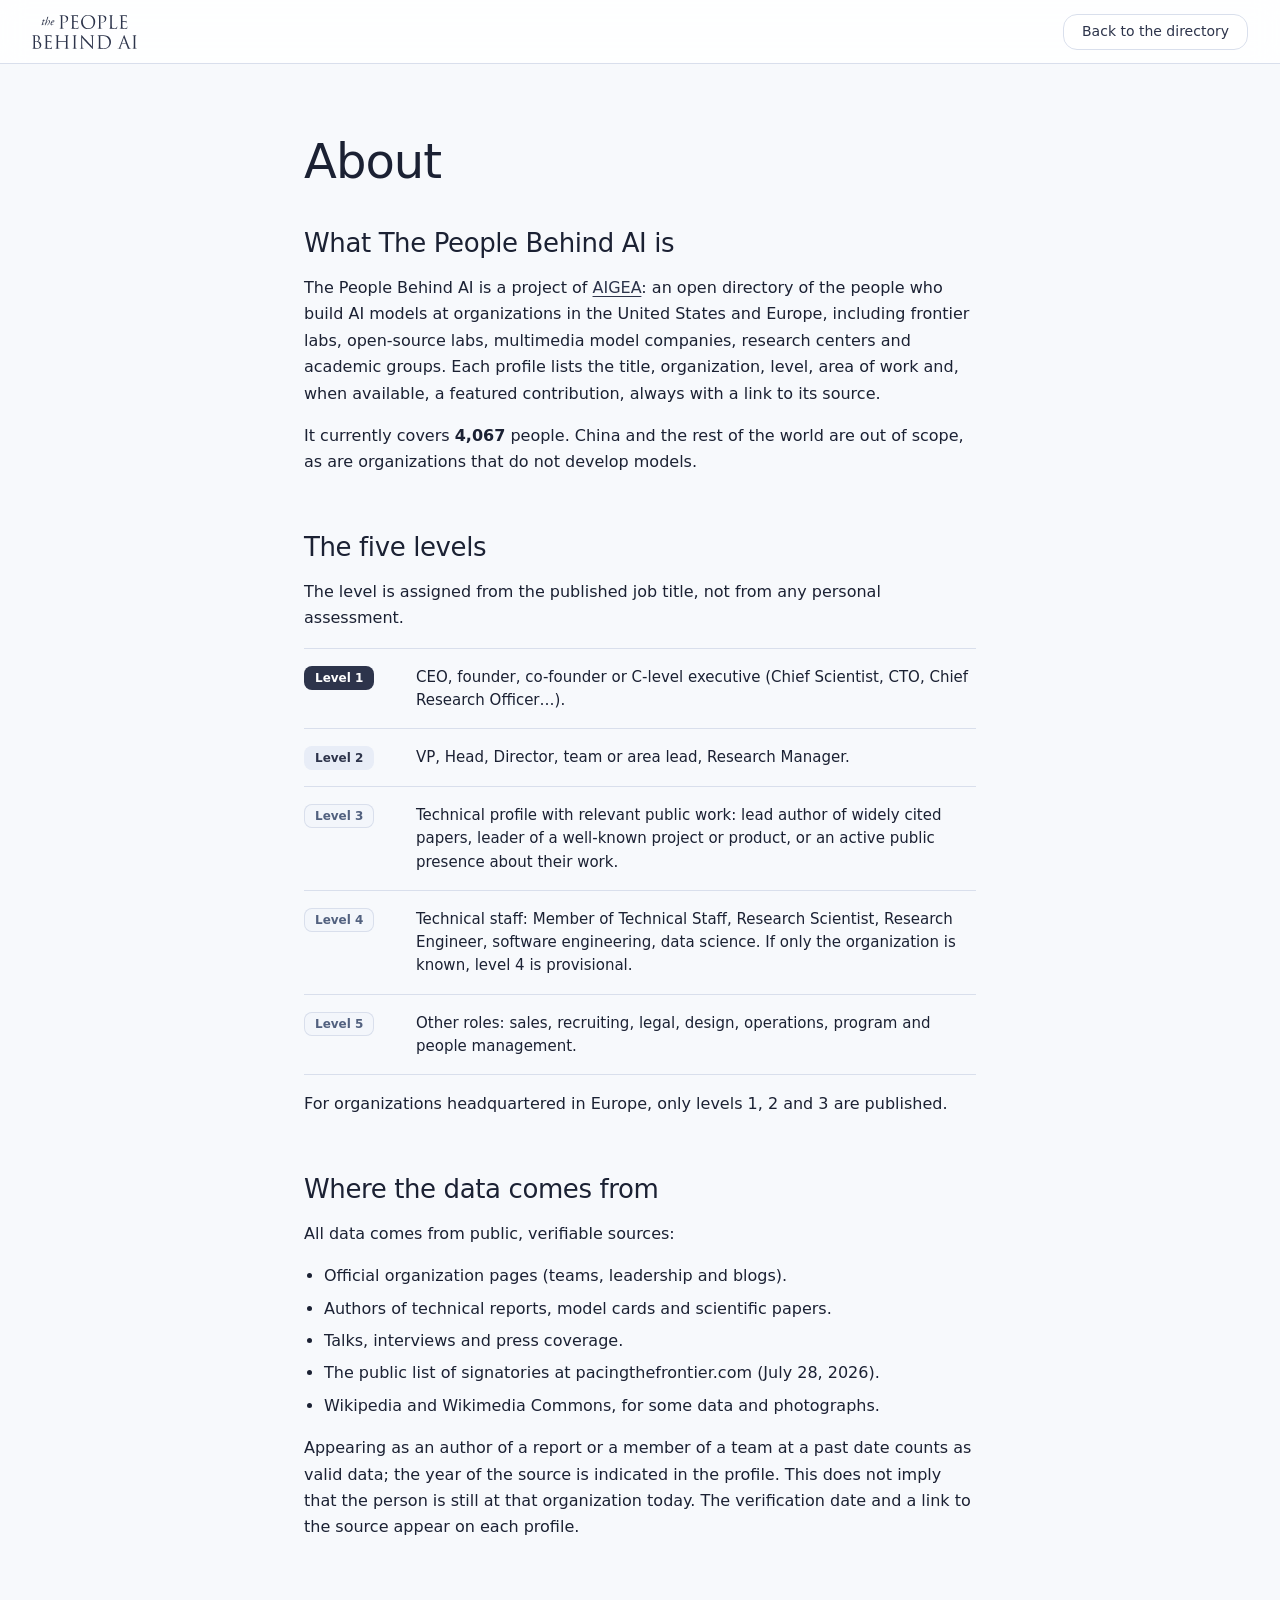
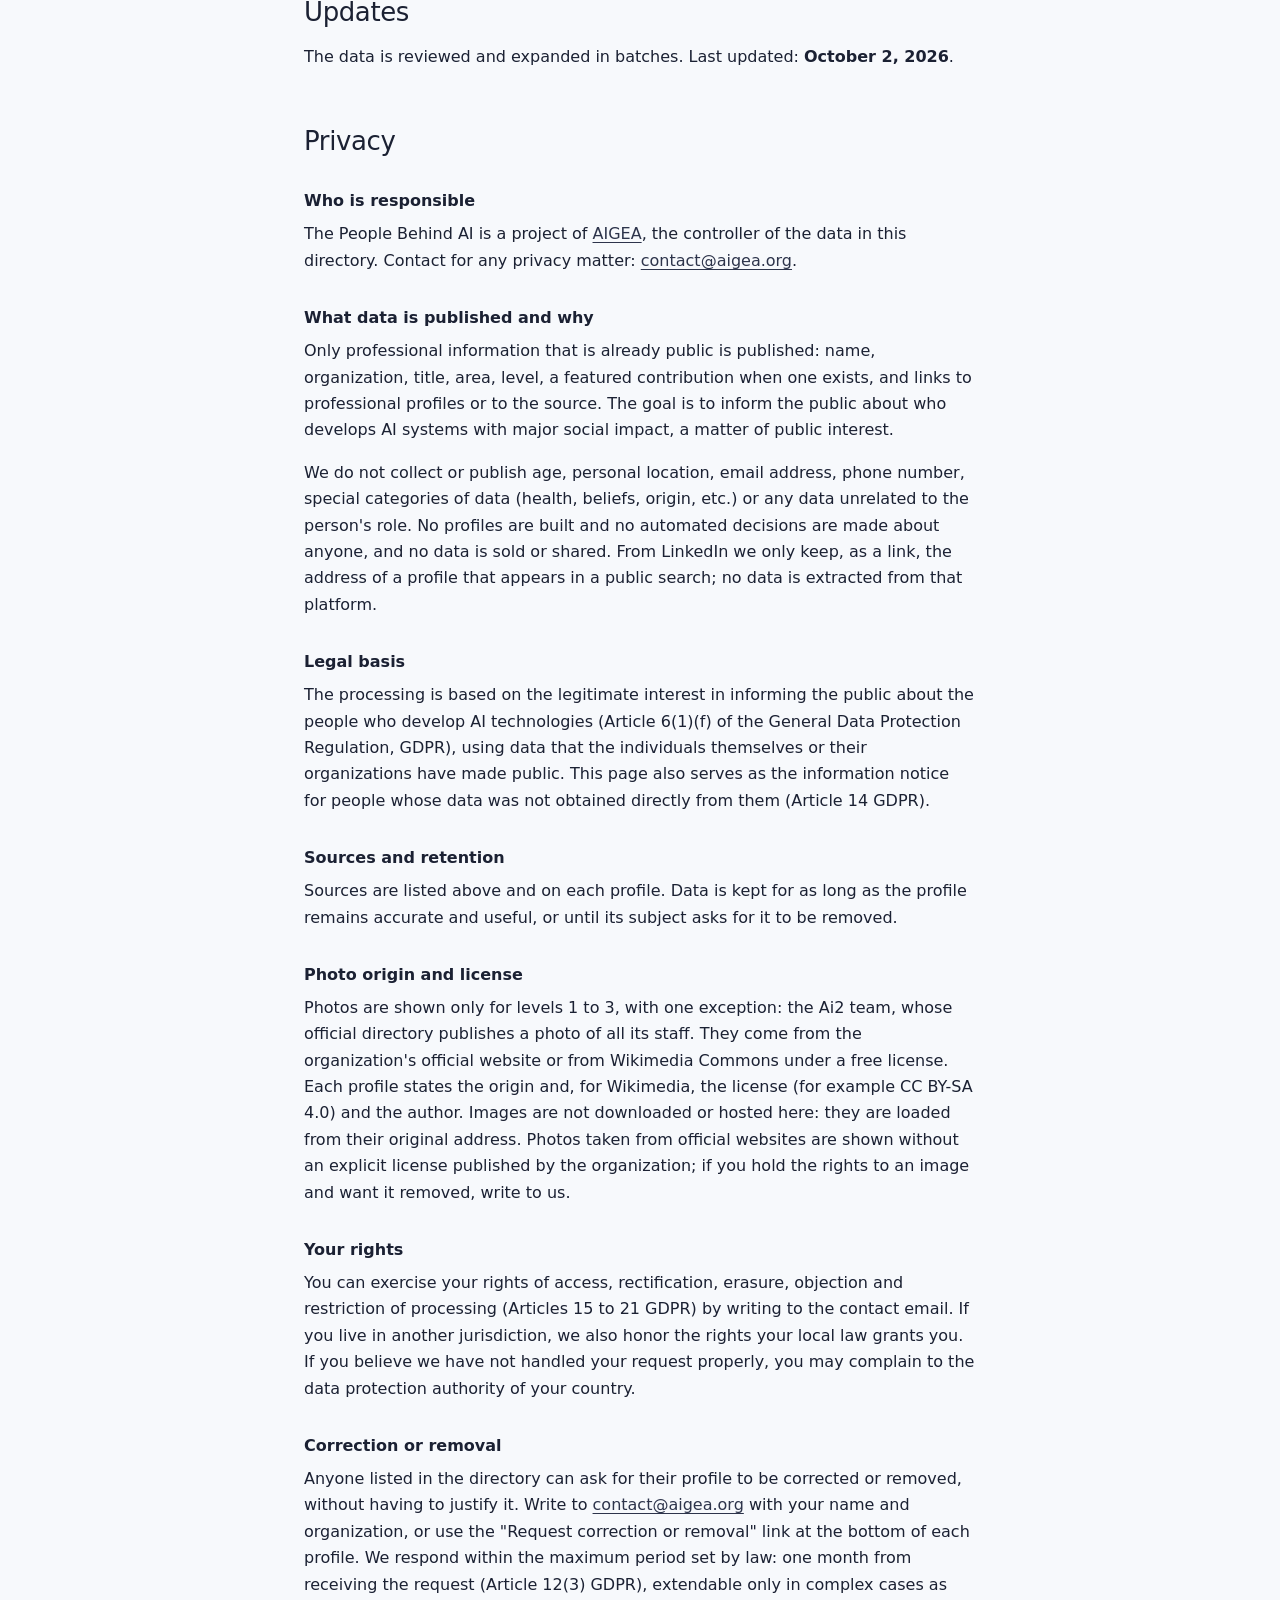
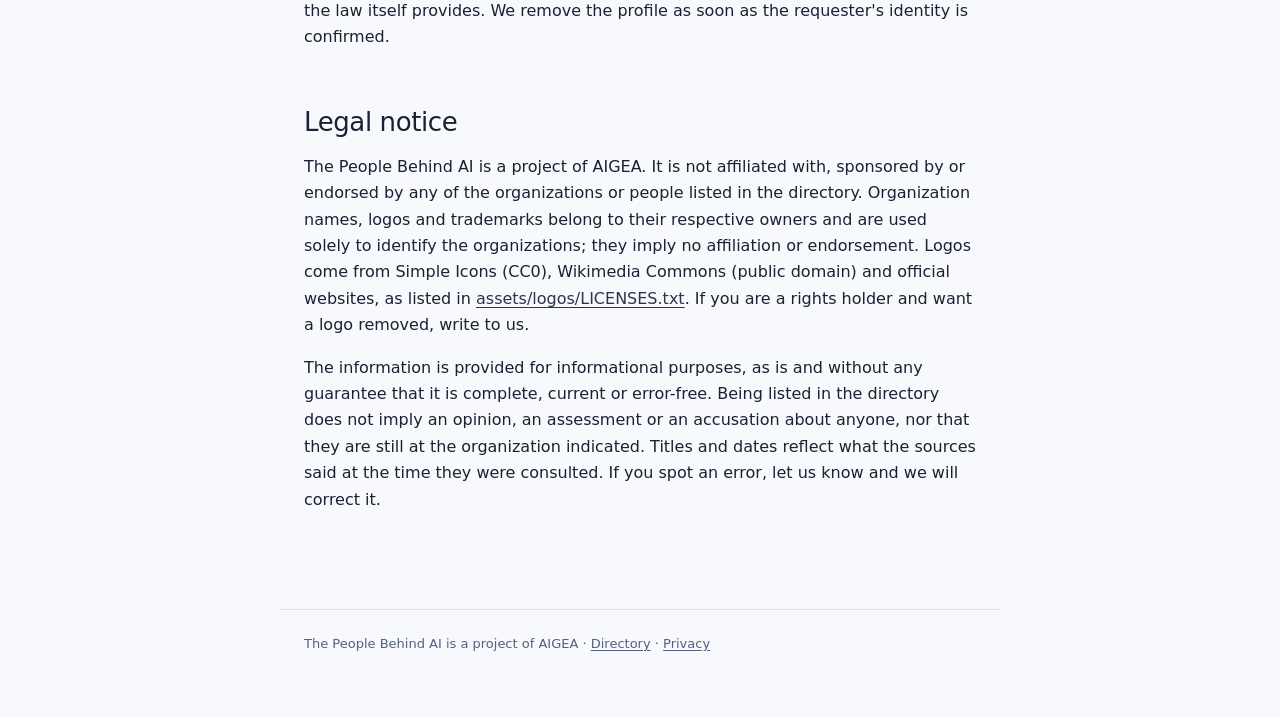
==== about.html @ fbfe2df1 "Initial commit: The People Behind AI Co-Authored-By: Claude Sonnet 5.5 <noreply@anthropic.com>" ====
<!DOCTYPE html>
<html lang="en">
<head>
  <meta charset="utf-8">
  <meta name="viewport" content="width=device-width, initial-scale=1">
  <title>About | The People Behind AI</title>
  <meta name="description" content="What The People Behind AI is, how the five levels are defined, where the data comes from, and how to request a correction or removal.">
  <meta name="theme-color" content="#2D344B">
  <link rel="canonical" href="https://thepeoplebehindai.org/about.html">

  <meta property="og:type" content="website">
  <meta property="og:site_name" content="The People Behind AI">
  <meta property="og:locale" content="en_US">
  <meta property="og:title" content="About | The People Behind AI">
  <meta property="og:description" content="What the project is, the criteria behind the levels, where the data comes from, and how to request corrections or removals.">
  <meta property="og:url" content="https://thepeoplebehindai.org/about.html">
  <meta property="og:image" content="https://thepeoplebehindai.org/assets/og-image.png">
  <meta property="og:image:width" content="1200">
  <meta property="og:image:height" content="630">
  <meta property="og:image:alt" content="The People Behind AI: who builds AI models">
  <meta name="twitter:card" content="summary_large_image">
  <meta name="twitter:title" content="About | The People Behind AI">
  <meta name="twitter:description" content="What the project is, the criteria behind the levels, and how to request corrections or removals.">
  <meta name="twitter:image" content="https://thepeoplebehindai.org/assets/og-image.png">

  <link rel="icon" href="favicon.ico" sizes="any">
  <link rel="icon" type="image/png" sizes="32x32" href="assets/iconos/favicon-32x32.png">
  <link rel="icon" type="image/png" sizes="16x16" href="assets/iconos/favicon-16x16.png">
  <link rel="apple-touch-icon" sizes="180x180" href="assets/iconos/apple-touch-icon.png">
  <link rel="manifest" href="manifest.webmanifest">
  <link rel="stylesheet" href="css/style.css">
</head>
<body>
  <header class="cabecera">
    <h1 class="titulo"><a class="titulo-enlace" href="index.html"><img class="logo" src="assets/logo.svg" alt="The People Behind AI" width="105" height="34"></a></h1>
    <div class="cabecera-der">
      <a class="nav-enlace" href="index.html">Back to the directory</a>
    </div>
  </header>

  <main class="pagina">
    <h2 class="pagina-titulo">About</h2>

    <section class="pagina-seccion" aria-labelledby="que-es">
      <h3 id="que-es">What The People Behind AI is</h3>
      <p>The People Behind AI is a project of <a href="https://aigea.org" target="_blank" rel="noopener noreferrer">AIGEA</a>: an open directory of the people who build AI models at organizations in the United States and Europe, including frontier labs, open-source labs, multimedia model companies, research centers and academic groups. Each profile lists the title, organization, level, area of work and, when available, a featured contribution, always with a link to its source.</p>
      <p>It currently covers <strong id="total-personas">thousands of</strong> people. China and the rest of the world are out of scope, as are organizations that do not develop models.</p>
    </section>

    <section class="pagina-seccion" aria-labelledby="niveles">
      <h3 id="niveles">The five levels</h3>
      <p>The level is assigned from the published job title, not from any personal assessment.</p>
      <dl class="niveles">
        <div class="nivel-fila"><dt><span class="etiqueta-nivel nivel-1">Level 1</span></dt><dd>CEO, founder, co-founder or C-level executive (Chief Scientist, CTO, Chief Research Officer…).</dd></div>
        <div class="nivel-fila"><dt><span class="etiqueta-nivel nivel-2">Level 2</span></dt><dd>VP, Head, Director, team or area lead, Research Manager.</dd></div>
        <div class="nivel-fila"><dt><span class="etiqueta-nivel nivel-3">Level 3</span></dt><dd>Technical profile with relevant public work: lead author of widely cited papers, leader of a well-known project or product, or an active public presence about their work.</dd></div>
        <div class="nivel-fila"><dt><span class="etiqueta-nivel nivel-4">Level 4</span></dt><dd>Technical staff: Member of Technical Staff, Research Scientist, Research Engineer, software engineering, data science. If only the organization is known, level 4 is provisional.</dd></div>
        <div class="nivel-fila"><dt><span class="etiqueta-nivel nivel-5">Level 5</span></dt><dd>Other roles: sales, recruiting, legal, design, operations, program and people management.</dd></div>
      </dl>
      <p>For organizations headquartered in Europe, only levels 1, 2 and 3 are published.</p>
    </section>

    <section class="pagina-seccion" aria-labelledby="datos">
      <h3 id="datos">Where the data comes from</h3>
      <p>All data comes from public, verifiable sources:</p>
      <ul>
        <li>Official organization pages (teams, leadership and blogs).</li>
        <li>Authors of technical reports, model cards and scientific papers.</li>
        <li>Talks, interviews and press coverage.</li>
        <li>The public list of signatories at pacingthefrontier.com (July 28, 2026).</li>
        <li>Wikipedia and Wikimedia Commons, for some data and photographs.</li>
      </ul>
      <p>Appearing as an author of a report or a member of a team at a past date counts as valid data; the year of the source is indicated in the profile. This does not imply that the person is still at that organization today. The verification date and a link to the source appear on each profile.</p>
    </section>

    <section class="pagina-seccion" aria-labelledby="actualizacion">
      <h3 id="actualizacion">Updates</h3>
      <p>The data is reviewed and expanded in batches. Last updated: <strong id="ultima-actualizacion">—</strong>.</p>
    </section>

    <section class="pagina-seccion" aria-labelledby="privacidad">
      <h3 id="privacidad">Privacy</h3>

      <h4>Who is responsible</h4>
      <p>The People Behind AI is a project of <a href="https://aigea.org" target="_blank" rel="noopener noreferrer">AIGEA</a>, the controller of the data in this directory. Contact for any privacy matter: <a class="js-contacto" href="#contacto">the contact email</a>.</p>

      <h4>What data is published and why</h4>
      <p>Only professional information that is already public is published: name, organization, title, area, level, a featured contribution when one exists, and links to professional profiles or to the source. The goal is to inform the public about who develops AI systems with major social impact, a matter of public interest.</p>
      <p>We do not collect or publish age, personal location, email address, phone number, special categories of data (health, beliefs, origin, etc.) or any data unrelated to the person's role. No profiles are built and no automated decisions are made about anyone, and no data is sold or shared. From LinkedIn we only keep, as a link, the address of a profile that appears in a public search; no data is extracted from that platform.</p>

      <h4>Legal basis</h4>
      <p>The processing is based on the legitimate interest in informing the public about the people who develop AI technologies (Article 6(1)(f) of the General Data Protection Regulation, GDPR), using data that the individuals themselves or their organizations have made public. This page also serves as the information notice for people whose data was not obtained directly from them (Article 14 GDPR).</p>

      <h4>Sources and retention</h4>
      <p>Sources are listed above and on each profile. Data is kept for as long as the profile remains accurate and useful, or until its subject asks for it to be removed.</p>

      <h4>Photo origin and license</h4>
      <p>Photos are shown only for levels 1 to 3, with one exception: the Ai2 team, whose official directory publishes a photo of all its staff. They come from the organization's official website or from Wikimedia Commons under a free license. Each profile states the origin and, for Wikimedia, the license (for example CC BY-SA 4.0) and the author. Images are not downloaded or hosted here: they are loaded from their original address. Photos taken from official websites are shown without an explicit license published by the organization; if you hold the rights to an image and want it removed, write to us.</p>

      <h4>Your rights</h4>
      <p>You can exercise your rights of access, rectification, erasure, objection and restriction of processing (Articles 15 to 21 GDPR) by writing to the contact email. If you live in another jurisdiction, we also honor the rights your local law grants you. If you believe we have not handled your request properly, you may complain to the data protection authority of your country.</p>

      <h4 id="contacto">Correction or removal</h4>
      <p>Anyone listed in the directory can ask for their profile to be corrected or removed, without having to justify it. Write to <a class="js-contacto" href="#contacto">the contact email</a> with your name and organization, or use the "Request correction or removal" link at the bottom of each profile. We respond within the maximum period set by law: <span class="js-plazo">one month</span> from receiving the request (Article 12(3) GDPR), extendable only in complex cases as the law itself provides. We remove the profile as soon as the requester's identity is confirmed.</p>
    </section>

    <section class="pagina-seccion" aria-labelledby="aviso-legal">
      <h3 id="aviso-legal">Legal notice</h3>
      <p>The People Behind AI is a project of AIGEA. It is not affiliated with, sponsored by or endorsed by any of the organizations or people listed in the directory. Organization names, logos and trademarks belong to their respective owners and are used solely to identify the organizations; they imply no affiliation or endorsement. Logos come from Simple Icons (CC0), Wikimedia Commons (public domain) and official websites, as listed in <a href="assets/logos/LICENSES.txt">assets/logos/LICENSES.txt</a>. If you are a rights holder and want a logo removed, write to us.</p>
      <p>The information is provided for informational purposes, as is and without any guarantee that it is complete, current or error-free. Being listed in the directory does not imply an opinion, an assessment or an accusation about anyone, nor that they are still at the organization indicated. Titles and dates reflect what the sources said at the time they were consulted. If you spot an error, let us know and we will correct it.</p>
    </section>
  </main>

  <footer class="pie-pagina">
    <p>The People Behind AI is a project of AIGEA · <a href="index.html">Directory</a> · <a href="about.html#privacidad">Privacy</a></p>
  </footer>

  <script src="js/config.js"></script>
  <script src="js/about.js"></script>
</body>
</html>
---- css/style.css ----
:root {
  /* Paleta azul construida alrededor del logo (#2D344B) */
  --azul-tinta: #1B2133;      /* texto principal */
  --azul-profundo: #2D344B;   /* logo, botones primarios, nivel 1 */
  --azul-hover: #1F2538;      /* hover de botones primarios */
  --azul-medio: #52617F;      /* texto secundario */
  --azul-borde: #D9DFEC;      /* líneas y bordes */
  --azul-claro: #E8EDF7;      /* superficies, hover, nivel 2 */
  --azul-palido: #F3F6FB;     /* fondos suaves */
  --azul-hero: #E3EAF8;       /* degradado del bloque superior */
  --azul-acento: #2F5BEA;     /* foco, selección y enlaces al pasar el ratón */
  --fondo: #F7F9FC;
  --blanco: #FFFFFF;

  --radio-control: 14px;      /* buscador, filtros y botones */
  --radio-etiqueta: 8px;      /* etiquetas de nivel y área */
  --radio-tarjeta: 16px;
  --rapido: 150ms;
  --panel: 250ms;
  --serif: ui-serif, "Iowan Old Style", "Palatino Linotype", Palatino, Georgia, "Times New Roman", serif;
  --mono: ui-monospace, "SF Mono", Menlo, Consolas, "Liberation Mono", monospace;
}

* { box-sizing: border-box; }

[hidden] { display: none !important; }

body {
  margin: 0;
  font-family: -apple-system, BlinkMacSystemFont, "Segoe UI", Roboto, system-ui, sans-serif;
  color: var(--azul-tinta);
  background: var(--fondo);
  line-height: 1.5;
  -webkit-font-smoothing: antialiased;
}

body.bloqueado { overflow: hidden; }

.sr-only {
  position: absolute;
  width: 1px;
  height: 1px;
  overflow: hidden;
  clip: rect(0 0 0 0);
  white-space: nowrap;
}

button { font: inherit; }

:focus-visible {
  outline: 2px solid var(--azul-acento);
  outline-offset: 2px;
}

/* ---------- Cabecera translúcida ---------- */
.cabecera {
  position: sticky;
  top: 0;
  z-index: 30;
  height: 64px;
  display: flex;
  align-items: center;
  justify-content: space-between;
  padding: 0 max(32px, calc((100% - 1280px) / 2));
  background: rgba(255, 255, 255, 0.85);
  -webkit-backdrop-filter: saturate(180%) blur(12px);
  backdrop-filter: saturate(180%) blur(12px);
  border-bottom: 1px solid var(--azul-borde);
}

.titulo {
  margin: 0;
  line-height: 0;
}

.titulo-enlace {
  display: block;
  color: inherit;
  text-decoration: none;
  border-radius: 4px;
}

.logo {
  display: block;
  width: auto;
  height: 34px;
}

.cabecera-der {
  display: flex;
  align-items: center;
  gap: 16px;
}

.nav-enlace {
  display: inline-flex;
  align-items: center;
  height: 36px;
  padding: 0 18px;
  font-size: 14px;
  color: var(--azul-profundo);
  text-decoration: none;
  background: var(--blanco);
  border: 1px solid var(--azul-borde);
  border-radius: var(--radio-control);
  transition: border-color var(--rapido), background var(--rapido), color var(--rapido);
}

.nav-enlace:hover {
  color: var(--azul-acento);
  border-color: var(--azul-acento);
}

.contador {
  margin: 0;
  font-size: 14px;
  color: var(--azul-medio);
}

/* ---------- Bloque superior ---------- */
.hero {
  position: relative;
  padding: 56px 24px 48px;
  text-align: center;
  background: linear-gradient(180deg, var(--azul-hero) 0%, var(--fondo) 100%);
  overflow: hidden;
}

.hero-patrocinio {
  display: inline-flex;
  align-items: center;
  gap: 6px;
  margin: 0 0 20px;
  padding: 4px 6px;
  color: var(--azul-medio);
  font-size: 12px;
  letter-spacing: -0.02em;
  text-decoration: none;
  border-radius: var(--radio-control);
  transition: opacity var(--rapido);
}

.hero-patrocinio:hover { opacity: 0.8; }

.hero-patrocinio img {
  display: block;
  width: auto;
  height: 14px;
}

.hero-titulo {
  margin: 0 auto;
  max-width: 820px;
  font-size: 52px;
  line-height: 1.12;
  font-weight: 400;
  letter-spacing: -0.02em;
  color: var(--azul-tinta);
}

.hero-acento {
  display: block;
  font-family: var(--serif);
  font-style: italic;
  font-weight: 400;
  color: var(--azul-profundo);
}

.hero-sub {
  margin: 20px auto 0;
  max-width: 620px;
  font-size: 17px;
  line-height: 1.55;
  color: var(--azul-medio);
}

/* ---------- Filtros ---------- */
.filtros {
  position: sticky;
  top: 64px;
  z-index: 20;
  display: flex;
  flex-wrap: wrap;
  align-items: center;
  gap: 12px;
  padding: 16px max(32px, calc((100% - 1280px) / 2));
  background: rgba(247, 249, 252, 0.9);
  -webkit-backdrop-filter: blur(10px);
  backdrop-filter: blur(10px);
}

.buscador {
  flex: 1 1 280px;
  min-width: 200px;
  max-width: 380px;
  height: 40px;
  padding: 0 18px;
  font: inherit;
  font-size: 14px;
  color: var(--azul-tinta);
  background: var(--blanco);
  border: 1px solid var(--azul-borde);
  border-radius: var(--radio-control);
  transition: border-color var(--rapido);
}

.buscador::placeholder { color: var(--azul-medio); }
.buscador:hover { border-color: var(--azul-medio); }
.buscador:focus-visible { outline: 2px solid var(--azul-acento); outline-offset: 0; border-color: var(--azul-acento); }

.selectores {
  display: flex;
  flex-wrap: wrap;
  gap: 8px;
}

.desplegable { position: relative; }

.desplegable-boton,
.boton-filtros {
  display: inline-flex;
  align-items: center;
  gap: 8px;
  height: 40px;
  padding: 0 18px;
  font-size: 14px;
  color: var(--azul-profundo);
  background: var(--blanco);
  border: 1px solid var(--azul-borde);
  border-radius: var(--radio-control);
  cursor: pointer;
  transition: background var(--rapido), border-color var(--rapido), color var(--rapido);
}

.desplegable-boton:hover,
.boton-filtros:hover { border-color: var(--azul-medio); }

/* Filtro seleccionado */
.desplegable.activo .desplegable-boton,
.boton-filtros.activo {
  color: var(--azul-profundo);
  background: var(--azul-claro);
  border-color: var(--azul-acento);
}

.desplegable-num,
.insignia {
  min-width: 20px;
  padding: 0 6px;
  font-size: 12px;
  font-weight: 600;
  line-height: 20px;
  text-align: center;
  color: var(--blanco);
  background: var(--azul-profundo);
  border-radius: 10px;
}

.desplegable-panel {
  position: absolute;
  top: calc(100% + 8px);
  left: 0;
  z-index: 40;
  min-width: 240px;
  max-height: 340px;
  overflow-y: auto;
  padding: 8px;
  background: var(--blanco);
  border: 1px solid var(--azul-borde);
  border-radius: 12px;
}

.desplegable:nth-last-child(-n+2) .desplegable-panel {
  left: auto;
  right: 0;
}

.opcion {
  display: flex;
  align-items: center;
  gap: 10px;
  padding: 8px 10px;
  font-size: 14px;
  border-radius: 8px;
  cursor: pointer;
  transition: background var(--rapido);
}

.opcion:hover { background: var(--azul-palido); }
.opcion input { width: 16px; height: 16px; margin: 0; accent-color: var(--azul-profundo); }
.opcion input:focus-visible { outline: 2px solid var(--azul-acento); outline-offset: 2px; }
.opcion-texto { flex: 1; }
.opcion-cuenta { font-size: 12px; color: var(--azul-medio); }

.boton-limpiar {
  height: 40px;
  white-space: nowrap;
  padding: 0 18px;
  font-size: 14px;
  color: var(--azul-profundo);
  background: transparent;
  border: 1px solid var(--azul-borde);
  border-radius: var(--radio-control);
  cursor: pointer;
  transition: background var(--rapido), border-color var(--rapido);
}

.boton-limpiar:hover { background: var(--azul-claro); border-color: var(--azul-medio); }

.boton-principal {
  width: 100%;
  height: 48px;
  font-size: 15px;
  font-weight: 600;
  color: var(--blanco);
  background: var(--azul-profundo);
  border: 0;
  border-radius: var(--radio-control);
  cursor: pointer;
  transition: background var(--rapido);
}

.boton-principal:hover { background: var(--azul-hover); }

.boton-filtros { display: none; }

/* ---------- Tabla en tarjeta con borde fino ---------- */
.contenedor-tabla {
  width: calc(100% - 64px);
  max-width: 1280px;
  margin: 0 auto 64px;
  overflow-x: auto;
  background: var(--blanco);
  border: 1px solid var(--azul-borde);
  border-radius: var(--radio-tarjeta);
}

.tabla {
  width: 100%;
  border-collapse: collapse;
  font-size: 14px;
}

.tabla th {
  padding: 16px;
  text-align: left;
  font-size: 12px;
  font-weight: 500;
  letter-spacing: 0.02em;
  color: var(--azul-medio);
  white-space: nowrap;
  border-bottom: 1px solid var(--azul-borde);
}

.tabla td {
  padding: 14px 16px;
  vertical-align: middle;
  border-bottom: 1px solid var(--azul-claro);
}

.tabla tbody tr:last-child td { border-bottom: 0; }

.tabla tbody tr {
  cursor: pointer;
  transition: background var(--rapido);
}

.tabla tbody tr:hover { background: var(--azul-palido); }
.tabla tbody tr:focus-visible { outline: 2px solid var(--azul-acento); outline-offset: -2px; }

.orden {
  display: inline-flex;
  align-items: center;
  gap: 4px;
  padding: 0;
  color: inherit;
  letter-spacing: inherit;
  background: none;
  border: 0;
  border-radius: 4px;
  cursor: pointer;
  transition: color var(--rapido);
}

.orden:hover { color: var(--azul-tinta); }

.flecha { display: inline-block; width: 10px; color: var(--azul-profundo); }
th[aria-sort="ascending"] .flecha::after { content: "\2191"; }
th[aria-sort="descending"] .flecha::after { content: "\2193"; }
th[aria-sort="ascending"],
th[aria-sort="descending"] { color: var(--azul-tinta); }

.col-foto { width: 72px; padding-right: 0; }
.col-enlaces { width: 120px; }

.foto {
  display: block;
  width: 40px;
  height: 40px;
  object-fit: cover;
  background: var(--azul-claro);
  border: 1px solid var(--azul-borde);
  border-radius: 50%;
}

.empresa-celda {
  display: inline-flex;
  align-items: center;
  gap: 8px;
}

.logo-empresa,
.logo-hueco {
  flex: none;
  display: inline-block;
  width: 16px;
  height: 16px;
  object-fit: contain;
  vertical-align: middle;
}

.opcion-texto { display: inline-flex; align-items: center; gap: 8px; }

.ficha-empresa { display: flex; align-items: center; gap: 8px; }
.ficha-empresa .logo-empresa,
.ficha-empresa .logo-hueco { width: 18px; height: 18px; }

.nombre { font-weight: 600; color: var(--azul-tinta); }
.cargo,
.empresa,
.area { color: var(--azul-medio); }
.cargo { max-width: 360px; }

/* ---------- Etiquetas ---------- */
.etiqueta-nivel,
.etiqueta-area {
  display: inline-block;
  padding: 3px 11px;
  font-size: 12px;
  font-weight: 600;
  white-space: nowrap;
  border-radius: var(--radio-etiqueta);
}

.nivel-1 { color: var(--blanco); background: var(--azul-profundo); }
.nivel-2 { color: var(--azul-profundo); background: var(--azul-claro); }
.nivel-3,
.nivel-4,
.nivel-5,
.etiqueta-area { color: var(--azul-medio); background: var(--azul-palido); box-shadow: inset 0 0 0 1px var(--azul-borde); }

/* ---------- Enlaces ---------- */
.enlaces { display: flex; gap: 12px; }

.enlace {
  display: inline-flex;
  color: var(--azul-medio);
  border-radius: 4px;
  transition: color var(--rapido);
}

.enlace:hover { color: var(--azul-acento); }

.enlace svg { width: 18px; height: 18px; fill: currentColor; }

/* ---------- Estado vacío ---------- */
.vacio {
  display: flex;
  flex-direction: column;
  align-items: center;
  gap: 20px;
  padding: 96px 16px;
  text-align: center;
}

.vacio-texto { margin: 0; color: var(--azul-medio); }
.centinela { height: 1px; }

/* ---------- Páginas de texto (About) ---------- */
.pagina {
  max-width: 720px;
  margin: 0 auto;
  padding: 72px 24px 40px;
}

.pagina-titulo {
  margin: 0 0 40px;
  font-size: 48px;
  line-height: 1.08;
  font-weight: 400;
  letter-spacing: -0.02em;
}

.pagina-seccion { margin-bottom: 56px; }

.pagina-seccion h3 {
  margin: 0 0 16px;
  font-size: 26px;
  line-height: 1.2;
  font-weight: 400;
  letter-spacing: -0.015em;
}

.pagina-seccion h4 {
  margin: 32px 0 8px;
  font-size: 16px;
  font-weight: 600;
}

.pagina-seccion p,
.pagina-seccion li {
  font-size: 16px;
  line-height: 1.65;
}

.pagina-seccion p { margin: 0 0 16px; }
.pagina-seccion ul { margin: 0 0 16px; padding-left: 20px; }
.pagina-seccion li { margin-bottom: 6px; }

.pagina-seccion a {
  color: var(--azul-profundo);
  text-decoration: underline;
  text-underline-offset: 3px;
  transition: color var(--rapido);
}

.pagina-seccion a:hover { color: var(--azul-acento); }

.niveles { margin: 0 0 16px; }

.nivel-fila {
  display: grid;
  grid-template-columns: 96px 1fr;
  gap: 16px;
  align-items: baseline;
  padding: 16px 0;
  border-bottom: 1px solid var(--azul-borde);
}

.nivel-fila:first-child { border-top: 1px solid var(--azul-borde); }
.nivel-fila dt,
.nivel-fila dd { margin: 0; }
.nivel-fila dd { font-size: 15px; line-height: 1.55; }

.pie-pagina {
  max-width: 720px;
  margin: 0 auto;
  padding: 24px 24px 64px;
  font-size: 13px;
  color: var(--azul-medio);
  border-top: 1px solid var(--azul-borde);
}

.pie-pagina p { margin: 0; }
.pie-pagina a { color: var(--azul-medio); text-underline-offset: 2px; }
.pie-pagina a:hover { color: var(--azul-acento); }

/* ---------- Capa oscura ---------- */
.fondo {
  position: fixed;
  inset: 0;
  z-index: 50;
  background: rgba(27, 33, 51, 0.45);
  opacity: 0;
  visibility: hidden;
  transition: opacity var(--panel) ease, visibility 0s linear var(--panel);
}

.fondo.visible {
  opacity: 1;
  visibility: visible;
  transition: opacity var(--panel) ease;
}

/* ---------- Ficha ---------- */
.ficha {
  position: fixed;
  top: 0;
  right: 0;
  bottom: 0;
  z-index: 60;
  width: 480px;
  max-width: 100%;
  overflow-y: auto;
  background: var(--blanco);
  border-left: 1px solid var(--azul-borde);
  border-radius: var(--radio-tarjeta) 0 0 var(--radio-tarjeta);
  transform: translateX(100%);
  visibility: hidden;
  transition: transform var(--panel) ease, visibility 0s linear var(--panel);
}

.ficha.abierta {
  transform: none;
  visibility: visible;
  transition: transform var(--panel) ease;
}

.ficha:focus { outline: none; }

.ficha-cerrar {
  position: absolute;
  top: 16px;
  right: 16px;
  display: flex;
  align-items: center;
  justify-content: center;
  width: 40px;
  height: 40px;
  color: var(--azul-profundo);
  background: var(--azul-palido);
  border: 0;
  border-radius: 50%;
  cursor: pointer;
  transition: background var(--rapido);
}

.ficha-cerrar:hover { background: var(--azul-claro); }
.ficha-cerrar svg { width: 20px; height: 20px; fill: currentColor; }

.ficha-contenido {
  display: flex;
  flex-direction: column;
  gap: 24px;
  padding: 72px 40px 40px;
}

.ficha-cabecera {
  display: flex;
  flex-direction: column;
  align-items: flex-start;
  gap: 8px;
}

.ficha-foto {
  display: block;
  width: 120px;
  height: 120px;
  margin-bottom: 12px;
  object-fit: cover;
  background: var(--azul-claro);
  border: 1px solid var(--azul-borde);
  border-radius: 50%;
}

.ficha-nombre {
  margin: 0;
  font-size: 30px;
  line-height: 1.15;
  font-weight: 400;
  letter-spacing: -0.02em;
}

.ficha-cargo {
  margin: 0;
  font-size: 16px;
  color: var(--azul-tinta);
}

.ficha-empresa {
  margin: 0;
  font-family: var(--serif);
  font-style: italic;
  font-size: 17px;
  color: var(--azul-medio);
}

.ficha-etiquetas { display: flex; flex-wrap: wrap; gap: 8px; margin-top: 8px; }

.ficha-bloque-titulo {
  margin: 0 0 8px;
  font-family: var(--mono);
  font-size: 11px;
  font-weight: 400;
  letter-spacing: 0.08em;
  text-transform: uppercase;
  color: var(--azul-medio);
}

.ficha-contribucion {
  margin: 0;
  font-size: 15px;
  line-height: 1.6;
}

.ficha-enlaces { display: flex; flex-wrap: wrap; gap: 8px; }

.boton-enlace {
  display: inline-flex;
  align-items: center;
  gap: 8px;
  height: 40px;
  padding: 0 18px;
  font-size: 14px;
  color: var(--azul-profundo);
  text-decoration: none;
  background: var(--blanco);
  border: 1px solid var(--azul-borde);
  border-radius: var(--radio-control);
  transition: color var(--rapido), border-color var(--rapido), background var(--rapido);
}

.boton-enlace:hover { color: var(--azul-acento); border-color: var(--azul-acento); }
.boton-enlace svg { width: 18px; height: 18px; fill: currentColor; }

.ficha-pie {
  display: flex;
  flex-direction: column;
  gap: 6px;
  margin-top: 8px;
  padding-top: 20px;
  font-size: 12px;
  color: var(--azul-medio);
  border-top: 1px solid var(--azul-borde);
}

.ficha-pie p { margin: 0; }

.ficha-pie a {
  color: var(--azul-medio);
  text-decoration: underline;
  text-underline-offset: 2px;
  transition: color var(--rapido);
}

.ficha-pie a:hover { color: var(--azul-acento); }
.ficha-pie .enlace-retirada { margin-top: 6px; }
.ficha-pie .foto-credito { font-size: 13px; color: var(--azul-profundo); }

/* ---------- Panel de filtros móvil ---------- */
.panel-filtros {
  position: fixed;
  inset: 0;
  z-index: 60;
  display: flex;
  flex-direction: column;
  background: var(--blanco);
  transform: translateY(100%);
  visibility: hidden;
  transition: transform var(--panel) ease, visibility 0s linear var(--panel);
}

.panel-filtros.abierto {
  transform: none;
  visibility: visible;
  transition: transform var(--panel) ease;
}

.panel-filtros:focus { outline: none; }

.panel-filtros-cabecera {
  position: relative;
  display: flex;
  align-items: center;
  gap: 12px;
  padding: 16px 72px 16px 20px;
  border-bottom: 1px solid var(--azul-borde);
}

.panel-filtros-titulo { flex: 1; margin: 0; font-size: 18px; font-weight: 600; }

.panel-filtros-cuerpo {
  flex: 1;
  overflow-y: auto;
  padding: 8px 20px 24px;
}

.grupo-filtro { margin: 0; padding: 20px 0 8px; border: 0; }
.grupo-filtro legend { padding: 0; margin-bottom: 8px; font-size: 13px; font-weight: 600; color: var(--azul-medio); }
.grupo-filtro .opcion { padding: 12px 4px; font-size: 16px; }

.panel-filtros-pie { padding: 16px 20px; border-top: 1px solid var(--azul-borde); }

/* ---------- Pantallas medianas ---------- */
@media (max-width: 1100px) {
  .hero-titulo { font-size: 44px; }
}

/* ---------- Móvil ---------- */
@media (max-width: 767px) {
  .cabecera { height: 56px; padding: 0 16px; }
  .logo { height: 28px; }
  .cabecera-der { gap: 10px; }
  .nav-enlace { height: 32px; padding: 0 14px; }

  .hero { padding: 36px 20px 32px; }
  .hero-patrocinio { margin-bottom: 16px; }
  .hero-patrocinio img { height: 13px; }
  .hero-titulo { font-size: 34px; }
  .hero-sub { margin-top: 14px; font-size: 15px; }

  .filtros {
    top: 56px;
    flex-wrap: nowrap;
    gap: 8px;
    padding: 12px 16px;
  }

  .buscador { flex: 1 1 auto; min-width: 0; max-width: none; width: 0; }
  .selectores { display: none; }
  .boton-filtros { display: inline-flex; }
  .boton-limpiar { padding: 0 14px; }

  .contenedor-tabla {
    width: auto;
    margin: 0 12px 40px;
    border-radius: 12px;
  }

  /* Tabla convertida en tarjetas apiladas */
  .tabla,
  .tabla tbody,
  .tabla tr,
  .tabla td { display: block; }

  .tabla thead { display: none; }

  .tabla tbody tr {
    display: grid;
    grid-template-columns: 56px 1fr;
    grid-template-areas:
      "foto nombre"
      "foto cargo"
      "foto empresa"
      "foto nivel";
    column-gap: 16px;
    row-gap: 2px;
    padding: 20px 16px;
    border-bottom: 1px solid var(--azul-claro);
  }

  .tabla tbody tr:last-child { border-bottom: 0; }

  .tabla td { padding: 0; border: 0; }
  .tabla td.col-foto { grid-area: foto; width: auto; padding: 0; }
  .tabla td.nombre { grid-area: nombre; font-size: 16px; }
  .tabla td.cargo { grid-area: cargo; max-width: none; }
  .tabla td.empresa { grid-area: empresa; }
  .tabla td.celda-nivel { grid-area: nivel; margin-top: 8px; }
  .tabla td.area,
  .tabla td.celda-enlaces { display: none; }

  .foto { width: 56px; height: 56px; }

  /* Ficha a pantalla completa, entra desde abajo */
  .ficha {
    width: 100%;
    border-left: 0;
    border-radius: var(--radio-tarjeta) var(--radio-tarjeta) 0 0;
    transform: translateY(100%);
  }

  .ficha-contenido { padding: 72px 24px 32px; }

  .pagina { padding: 44px 16px 24px; }
  .pagina-titulo { font-size: 34px; }
  .nivel-fila { grid-template-columns: 1fr; gap: 8px; }
  .pie-pagina { padding: 24px 16px 48px; }
}

/* ---------- Movimiento reducido ---------- */
@media (prefers-reduced-motion: reduce) {
  *,
  *::before,
  *::after {
    transition: none !important;
    animation: none !important;
    scroll-behavior: auto !important;
  }
}
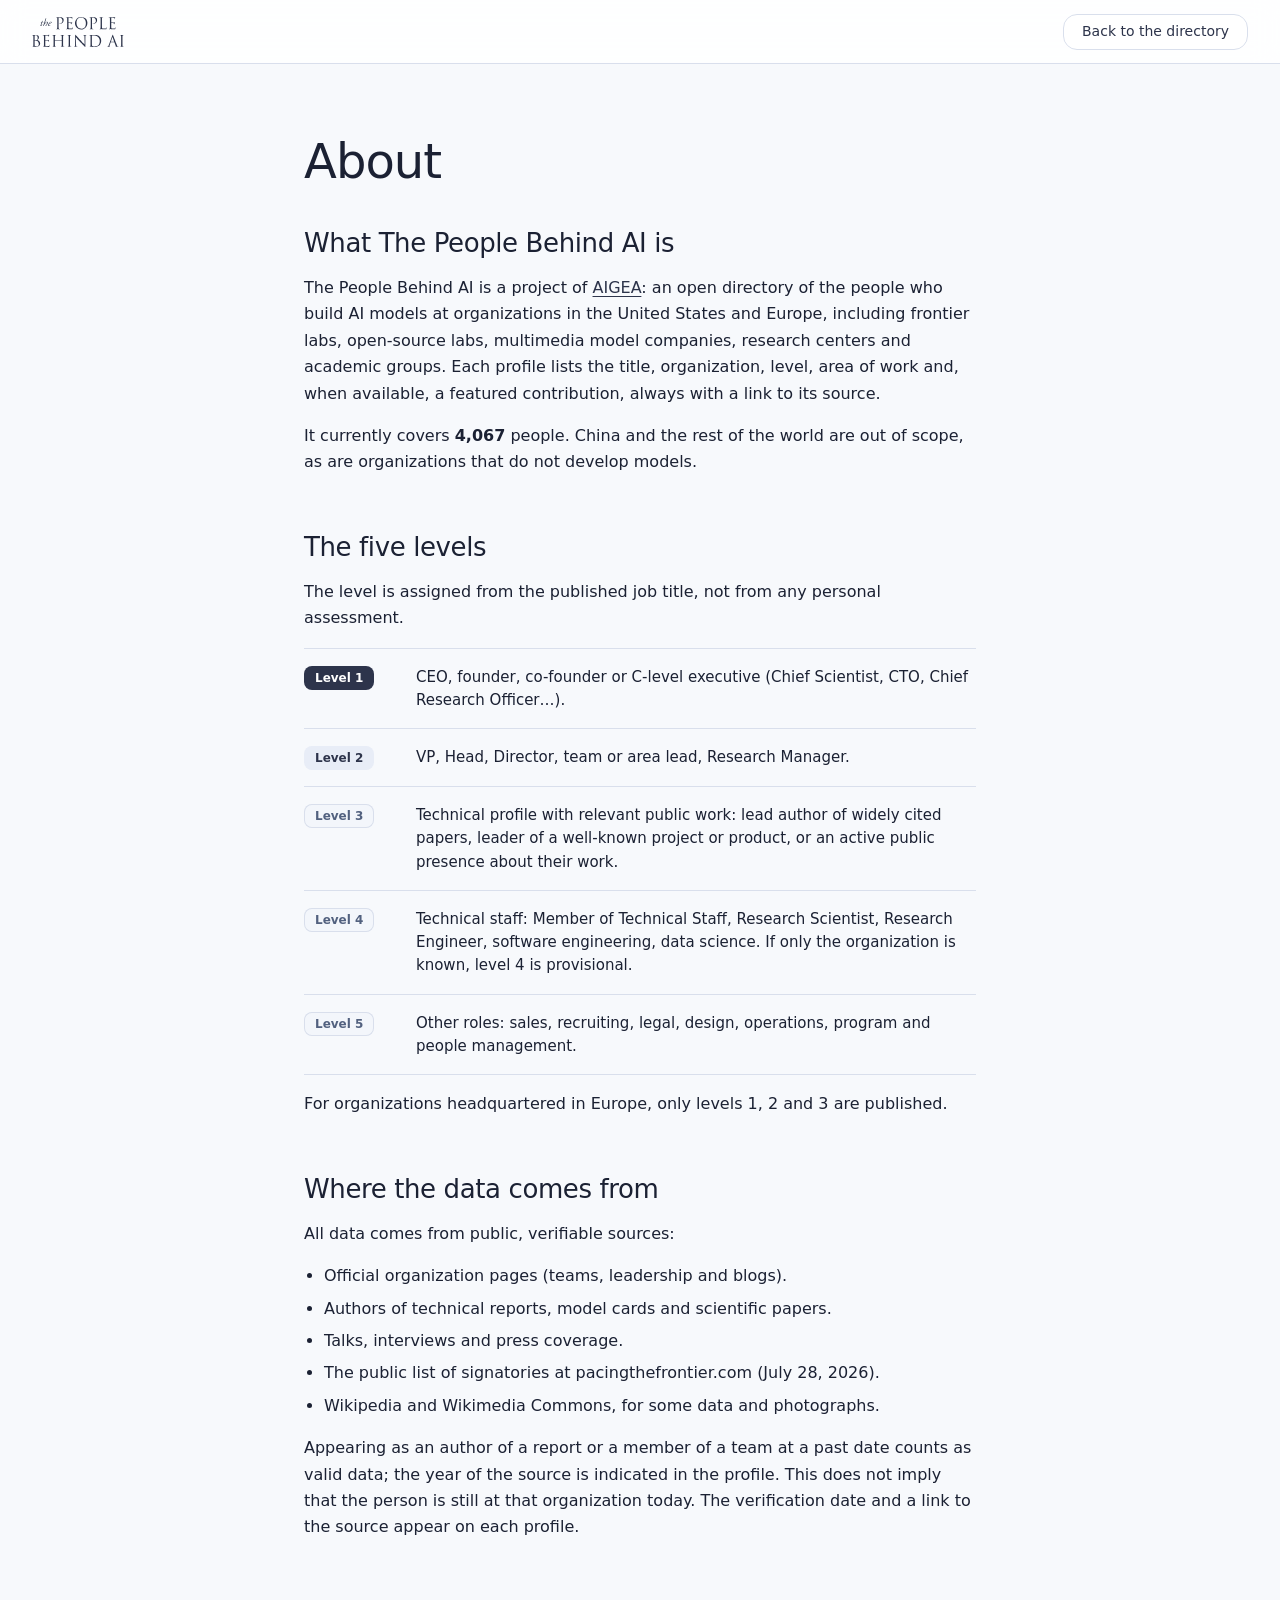
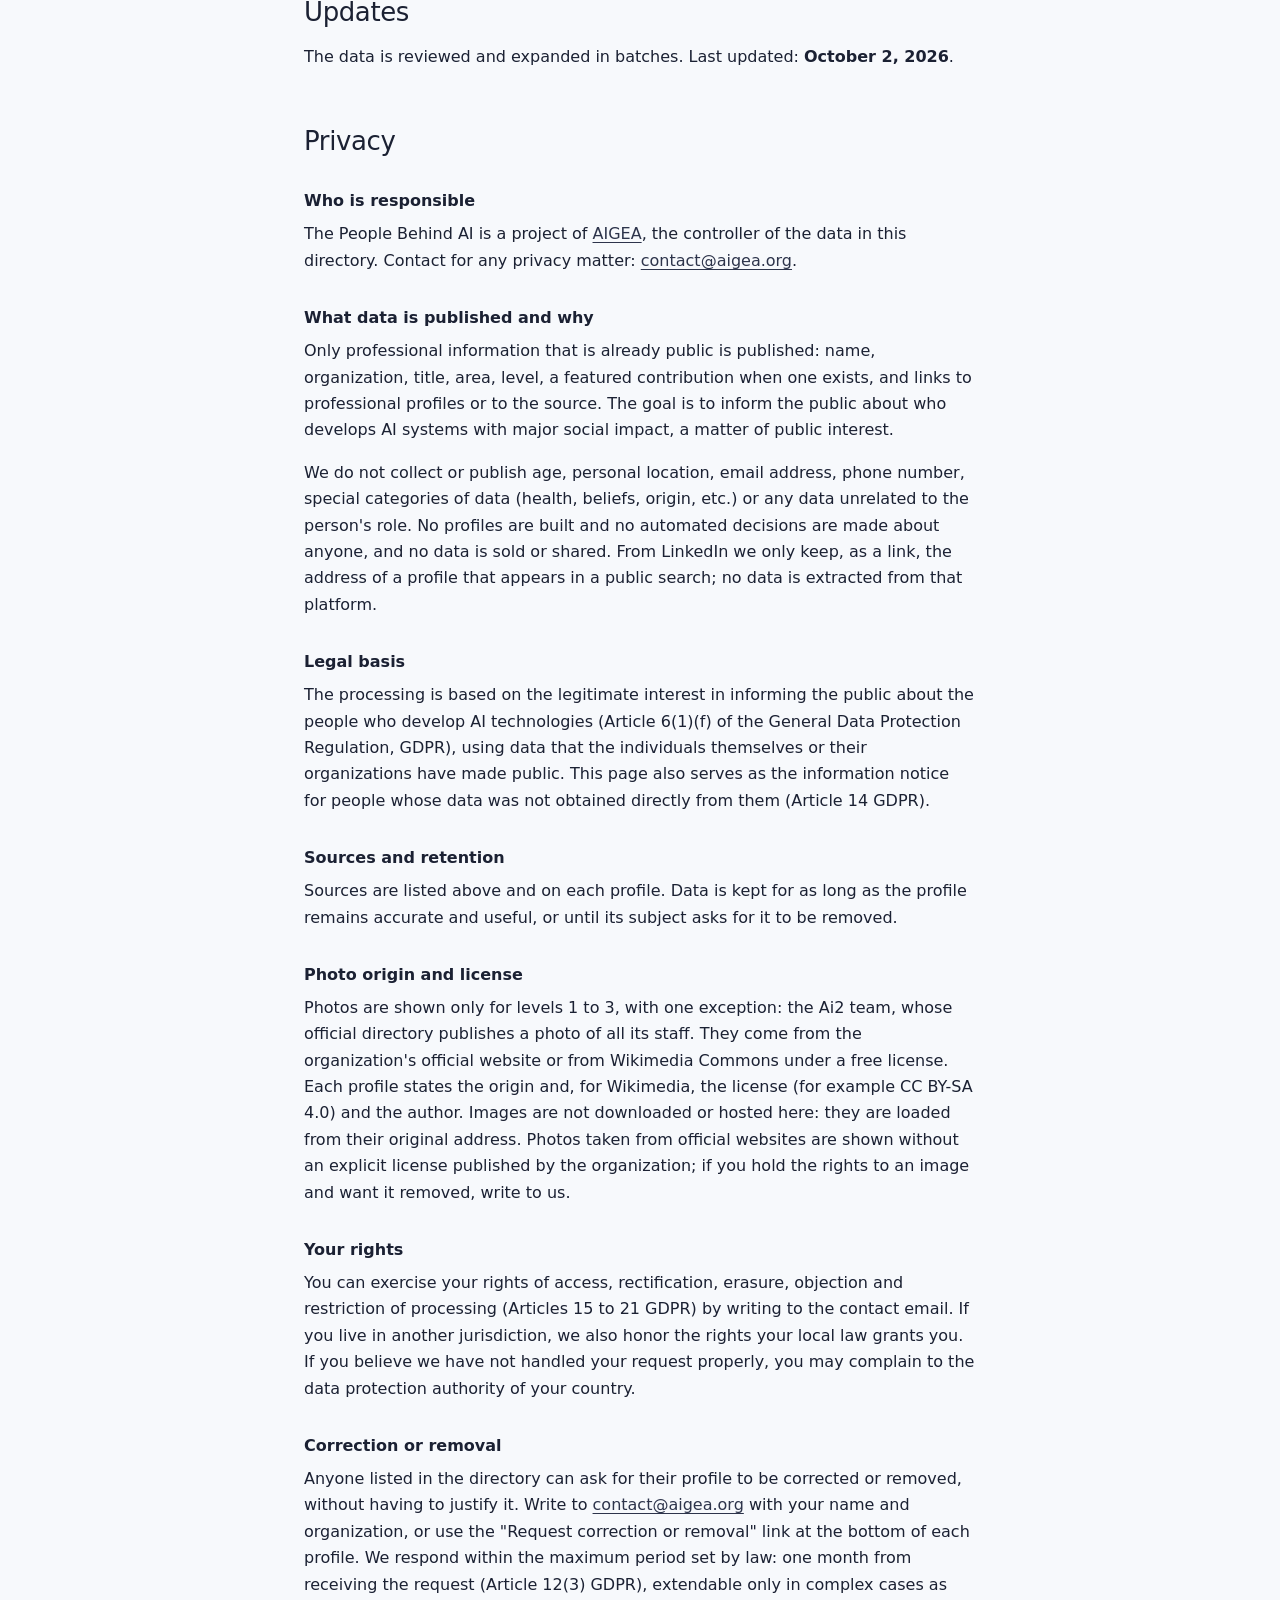
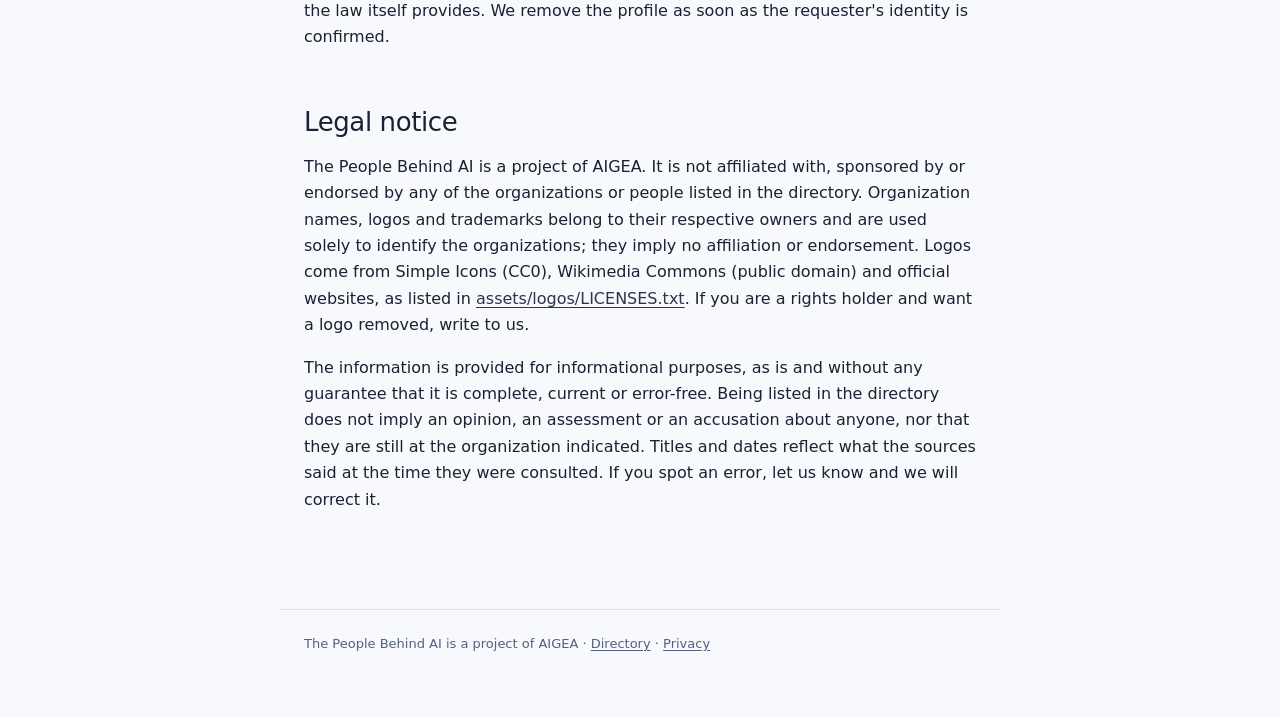
==== commit 335992b4: "Make header logo slightly smaller Co-Authored-By: Claude Sonnet 5.5 <noreply@anthropic.com>" ====
--- a/about.html
+++ b/about.html
@@ -32,7 +32,7 @@
 </head>
 <body>
   <header class="cabecera">
-    <h1 class="titulo"><a class="titulo-enlace" href="index.html"><img class="logo" src="assets/logo.svg" alt="The People Behind AI" width="105" height="34"></a></h1>
+    <h1 class="titulo"><a class="titulo-enlace" href="index.html"><img class="logo" src="assets/logo.svg" alt="The People Behind AI" width="93" height="30"></a></h1>
     <div class="cabecera-der">
       <a class="nav-enlace" href="index.html">Back to the directory</a>
     </div>
--- a/css/style.css
+++ b/css/style.css
@@ -83,7 +83,7 @@
 .logo {
   display: block;
   width: auto;
-  height: 34px;
+  height: 30px;
 }
 
 .cabecera-der {
@@ -779,7 +779,7 @@
 /* ---------- Móvil ---------- */
 @media (max-width: 767px) {
   .cabecera { height: 56px; padding: 0 16px; }
-  .logo { height: 28px; }
+  .logo { height: 25px; }
   .cabecera-der { gap: 10px; }
   .nav-enlace { height: 32px; padding: 0 14px; }
 
